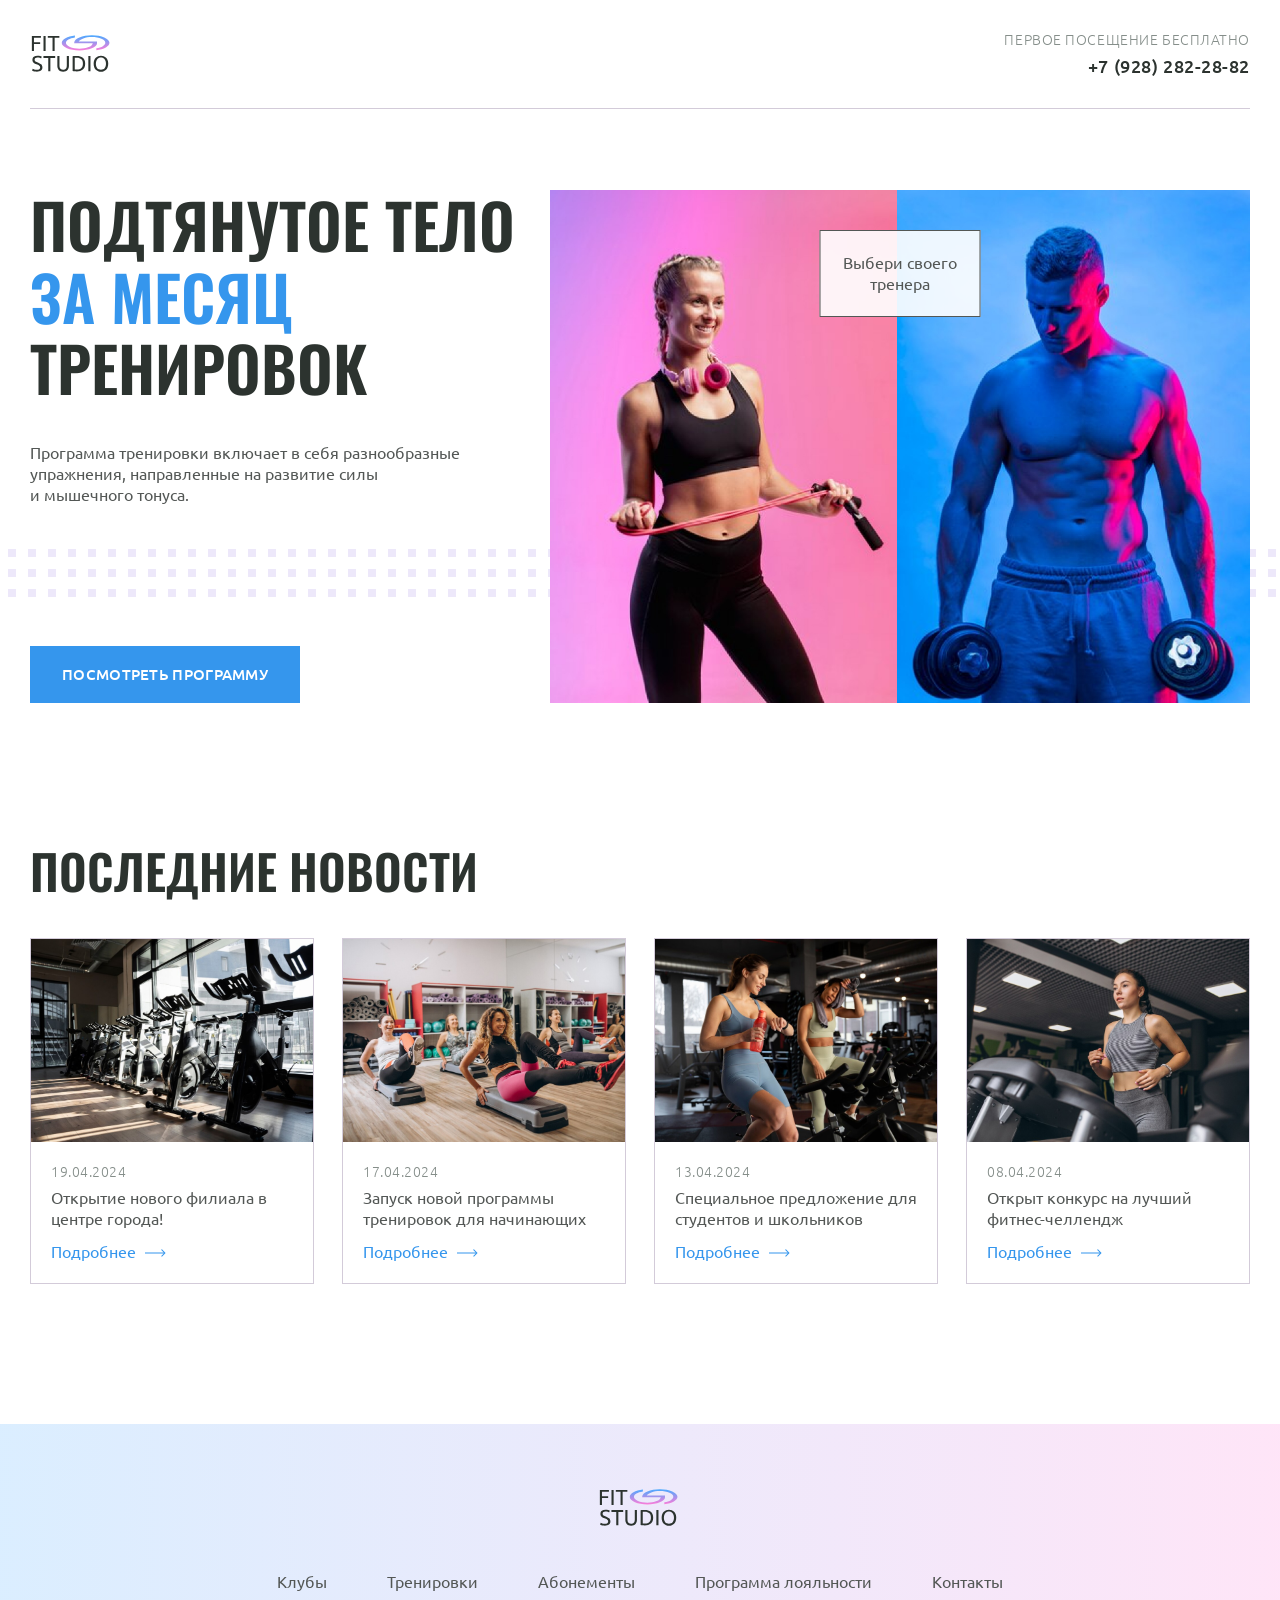
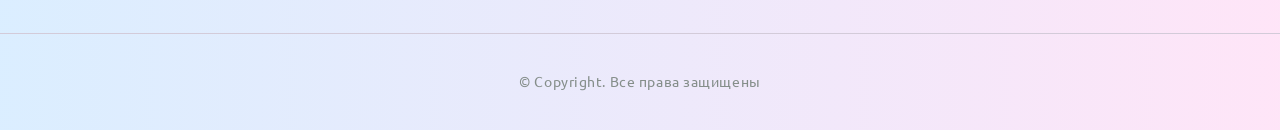
==== homework10/index.html @ f922a235 "Add files via upload" ====
<!DOCTYPE html>
<html lang="ru">
	<head>
		<meta charset="UTF-8" />
		<meta name="viewport" content="width=device-width, initial-scale=1.0" />
		<title>Fit Studio - Главная</title>
		<link rel="stylesheet" href="./css/normalize.css" />
		<link rel="stylesheet" href="./css/fonts.css" />
		<link rel="stylesheet" href="./css/globals.css" />
		<link rel="stylesheet" href="./css/header.css" />
		<link rel="stylesheet" href="./css/index.css" />
		<link rel="stylesheet" href="./css/footer.css" />
		<link
			rel="icon"
			type="image/svg+xml"
			sizes="128x128"
			href="./images/favicon-icon.svg"
		/>
	</head>
	<body>
		<header class="header">
			<div class="container">
				<div class="header-inner">
					<a href="/">
						<img
							src="./images/logo-icon.svg"
							width="84"
							height="45"
							alt="Логотип Fit Studio"
						/>
					</a>
					<div class="phone text-sub">
						<p>Первое посещение бесплатно</p>
						<a href="tel:+79282822882">+7 (928) 282-28-82</a>
					</div>
				</div>
			</div>
		</header>
		<section class="hero section">
			<div class="container hero-container">
				<div class="hero-info">
					<h1>Подтянутое тело <strong>за месяц</strong> тренировок</h1>
					<p class="text">
						Программа тренировки включает в себя разнообразные упражнения,
						направленные на развитие силы и мышечного тонуса.
					</p>
					<a class="button" href="#"> Посмотреть программу </a>
				</div>
				<div class="hero-images">
					<p class="hero-choose text">Выбери своего тренера</p>
					<img
						src="./images/sporty-woman-img.jpg"
						width="347"
						height="513"
						alt="Спортивная девушка держит в руках скакалку"
					/>
					<img
						src="./images/sporty-man-img.jpg"
						width="353"
						height="513"
						alt="Спортивный мужчина держит в руках гантели"
					/>
				</div>
			</div>
		</section>
		<section class="news section">
			<div class="container">
				<h2 class="title-large">Последние новости</h2>
				<div class="news-container">
					<article class="news-article">
						<header>
							<img
								src="./images/news/news-1-img.jpg"
								width="284"
								height="203"
								alt="Велотренажеры в спортивном зале"
							/>
							<div class="news-info">
								<time class="news-date text-sub" datetime="2024-04-19">
									19.04.2024
								</time>
								<h3 class="text">Открытие нового филиала в центре города!</h3>
							</div>
						</header>
						<footer>
							<a class="news-link" href="article.html">Подробнее</a>
						</footer>
					</article>
					<article class="news-article">
						<header>
							<img
								src="./images/news/news-2-img.jpg"
								width="284"
								height="203"
								alt="Группа женщин занимается спортом"
							/>
							<div class="news-info">
								<time class="news-date text-sub" datetime="2024-04-17">
									17.04.2024
								</time>
								<h3 class="text">
									Запуск новой программы тренировок для начинающих
								</h3>
							</div>
						</header>
						<footer>
							<a class="news-link" href="article.html">Подробнее</a>
						</footer>
					</article>
					<article class="news-article">
						<header>
							<img
								src="./images/news/news-3-img.jpg"
								width="284"
								height="203"
								alt="Две девушки занимаются на велотренажерах"
							/>
							<div class="news-info">
								<time class="news-date text-sub" datetime="2024-04-13">
									13.04.2024
								</time>
								<h3 class="text">
									Специальное предложение для студентов и школьников
								</h3>
							</div>
						</header>
						<footer>
							<a class="news-link" href="article.html">Подробнее</a>
						</footer>
					</article>
					<article class="news-article">
						<header>
							<img
								src="./images/news/news-4-img.jpg"
								width="284"
								height="203"
								alt="Девушка на беговой дорожке"
							/>
							<div class="news-info">
								<time class="news-date text-sub" datetime="2024-04-08">
									08.04.2024
								</time>
								<h3 class="text">Открыт конкурс на лучший фитнес-челлендж</h3>
							</div>
						</header>
						<footer>
							<a class="news-link" href="article.html">Подробнее</a>
						</footer>
					</article>
				</div>
			</div>
		</section>
		<footer class="footer">
			<div class="footer-top">
				<div class="container">
					<a class="footer-logo" href="/">
						<img
							src="./images/logo-icon.svg"
							width="84"
							height="45"
							alt="Логотип Fit Studio"
						/>
					</a>
					<nav class="menu">
						<ul>
							<li><a href="#">Клубы</a></li>
							<li><a href="#">Тренировки</a></li>
							<li><a href="#">Абонементы</a></li>
							<li><a href="#">Программа лояльности</a></li>
							<li><a href="#">Контакты</a></li>
						</ul>
					</nav>
				</div>
			</div>
			<div class="container">
				<p class="copyright">&copy; Copyright. Все права защищены</p>
			</div>
		</footer>
	</body>
</html>
---- homework10/css/fonts.css ----
@font-face {
  font-family: "Ubuntu";
  src: local("Ubuntu"), url("../fonts/UbuntuLight.woff2") format("woff2");
  font-weight: 300;
  font-style: normal;
  font-display: swap;
}

@font-face {
  font-family: "Ubuntu";
  src: local("Ubuntu"), url("../fonts/UbuntuRegular.woff2") format("woff2");
  font-weight: 400;
  font-style: normal;
  font-display: swap;
}

@font-face {
  font-family: "Ubuntu";
  src: local("Ubuntu"), url("../fonts/UbuntuMedium.woff2") format("woff2");
  font-weight: 500;
  font-style: normal;
  font-display: swap;
}

@font-face {
  font-family: "Oswald";
  src: local("Oswald"), url("../fonts/OswaldMedium.woff2") format("woff2");
  font-weight: 500;
  font-style: normal;
  font-display: swap;
}

@font-face {
  font-family: "Oswald";
  src: local("Oswald"), url("../fonts/OswaldSemiBold.woff2") format("woff2");
  font-weight: 600;
  font-style: normal;
  font-display: swap;
}
---- homework10/css/globals.css ----
html {
  font-family: Ubuntu, sans-serif;
  font-weight: 400;
}

*,
*::before,
*::after {
  box-sizing: border-box;
}

body {
  display: flex;
  flex-direction: column;
  min-height: 100vh;
}

h1,
h2,
h3,
h4,
h5,
h6,
p {
  margin: 0;
}

a {
  text-decoration: none;
}

.container {
  max-width: 1250px;
  margin: 0 auto;
  padding: 0 15px;
}

.text {
  font-weight: 400;
  font-size: 16px;
  line-height: 130%;
  color: #535755;
}

.button {
  display: inline-block;
  padding: 19px 32px;
  font-weight: 500;
  font-size: 15px;
  line-height: 130%;
  letter-spacing: 0.02em;
  text-transform: uppercase;
  text-align: center;
  color: #fff;
  background-color: #3596ed;
  transition: opacity 0.2s;
}

.button:hover {
  opacity: 0.85;
}

.section {
  margin-bottom: 140px;
}

.title-large {
  max-width: 596px;
  margin-bottom: 40px;
  font-family: Oswald, sans-serif;
  font-weight: 600;
  font-size: 48px;
  line-height: 115%;
  text-transform: uppercase;
  color: #2c332f;
}

.text-sub {
  font-weight: 300;
  font-size: 14px;
  letter-spacing: 0.04em;
  text-transform: uppercase;
  color: #858e8a;
}
---- homework10/css/header.css ----
.header-inner {
  display: flex;
  justify-content: space-between;
  align-items: center;
  gap: 10px;
  padding-top: 30px;
  padding-bottom: 30px;
  border-bottom: 1px solid #d3cbd9;
}

.phone {
  text-align: right;
}

.phone p {
  margin-bottom: 8px;
}

.phone a {
  font-weight: 500;
  font-size: 18px;
  color: #2c332f;
  transition: color 0.2s;
}

.phone a:hover {
  color: #3596ed;
}
---- homework10/css/index.css ----
.hero {
  position: relative;
  padding-top: 80px;
}

.hero::after {
  content: "";
  position: absolute;
  bottom: 106px;
  z-index: -1;
  width: 100%;
  height: 48px;
  background: url("../images/decor-large-icon.svg") repeat-x;
}

.hero-container {
  display: flex;
  align-items: center;
  gap: 28px;
}

.hero h1 {
  margin-bottom: 40px;
  font-family: Oswald, sans-serif;
  font-weight: 600;
  font-size: 62px;
  line-height: 115%;
  text-transform: uppercase;
  color: #2c332f;
}

.hero h1 strong {
  font-weight: 600;
  color: #3596ed;
}

.hero-info .text {
  max-width: 440px;
  margin-bottom: 140px;
}

.hero-images {
  position: relative;
  display: flex;
}

.hero-choose {
  position: absolute;
  top: 40px;
  left: 50%;
  transform: translateX(-50%);
  max-width: 161px;
  padding: 22px;
  background: rgb(255 255 255 / 0.9);
  border: 1px solid #535755;
  text-align: center;
}

.news-container {
  display: flex;
  gap: 28px;
}

.news-article {
  display: flex;
  flex-direction: column;
  max-width: 284px;
  background-color: #fff;
  border: 1px solid #d3cbd9;
  overflow: hidden;
}

.news-article img {
  display: block;
}

.news-info {
  padding: 20px 20px 0;
  margin-bottom: 12px;
}

.news-date {
  display: inline-block;
  margin-bottom: 8px;
}

.news-article footer {
  padding: 0 20px 20px;
  margin-top: auto;
}

.news-link {
  display: inline-flex;
  align-items: center;
  gap: 8px;
  font-weight: 400;
  font-size: 16px;
  line-height: 130%;
  color: #3596ed;
}

.news-link::after {
  content: "";
  display: inline-block;
  width: 22px;
  height: 9px;
  background-image: url("../images/arrow-right-icon.svg");
  transition: transform 0.2s;
}

.news-link:hover::after {
  transform: translateX(5px);
}
---- homework10/css/footer.css ----
.footer {
  padding: 60px 0 40px;
  margin-top: auto;
  background-image: linear-gradient(
    90deg,
    rgba(73, 169, 255, 0.2) 0%,
    rgba(252, 124, 217, 0.2) 100%
  );
  text-align: center;
}

.footer-top {
  padding-bottom: 40px;
  margin-bottom: 40px;
  border-bottom: 1px solid #d3cbd9;
}

.footer-logo {
  display: inline-block;
  margin-bottom: 40px;
}

.menu ul {
  display: flex;
  justify-content: center;
  align-items: center;
  gap: 60px;
  list-style: none;
  margin: 0;
  padding: 0;
}

.menu a {
  font-weight: 400;
  font-size: 16px;
  line-height: 130%;
  color: #535755;
  transition: color 0.2s;
}

.menu a:hover {
  color: #3596ed;
}

.copyright {
  font-weight: 400;
  font-size: 14px;
  letter-spacing: 0.04em;
  color: #858e8a;
}
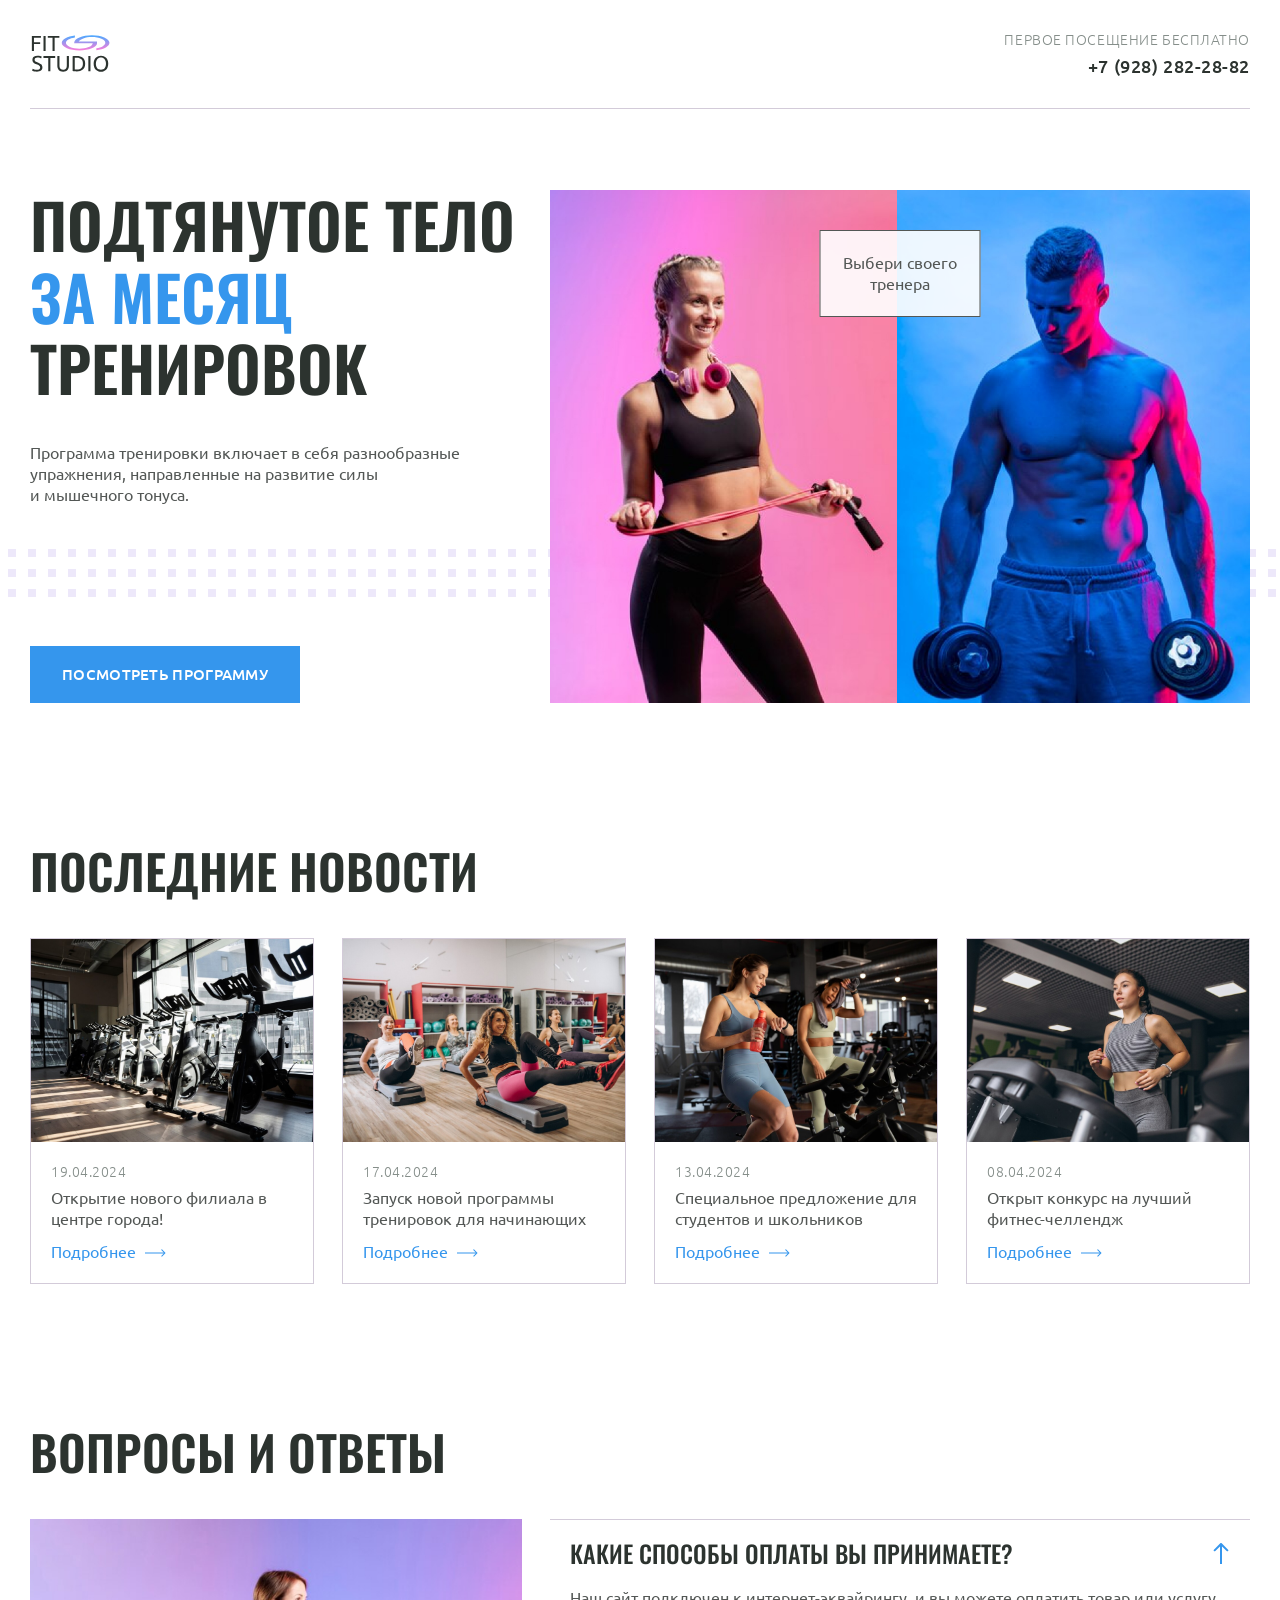
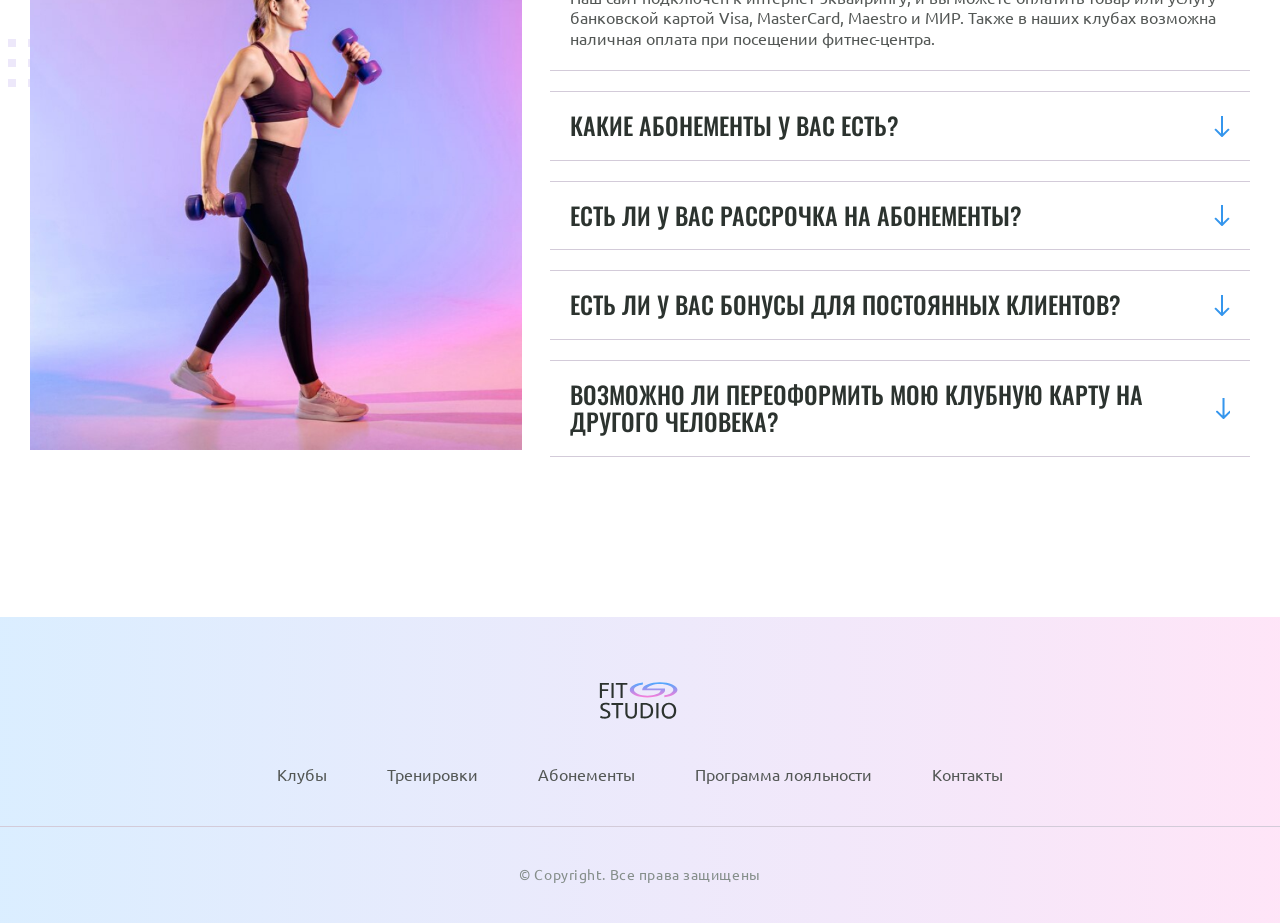
==== commit 860698c3: "Add files via upload" ====
--- a/homework10/index.html
+++ b/homework10/index.html
@@ -44,7 +44,7 @@
 						Программа тренировки включает в себя разнообразные упражнения,
 						направленные на развитие силы и мышечного тонуса.
 					</p>
-					<a class="button" href="#"> Посмотреть программу </a>
+					<a class="button" href="#">Посмотреть программу</a>
 				</div>
 				<div class="hero-images">
 					<p class="hero-choose text">Выбери своего тренера</p>
@@ -147,6 +147,76 @@
 							<a class="news-link" href="article.html">Подробнее</a>
 						</footer>
 					</article>
+				</div>
+			</div>
+		</section>
+		<section class="faq section">
+			<div class="container">
+				<h2 class="title-large">Вопросы и ответы</h2>
+				<div class="faq-container">
+					<img
+						src="./images/sporty-woman-2-img.jpg"
+						width="492"
+						height="531"
+						alt="Спортивная девушка с гантелями"
+					/>
+					<div>
+						<details name="faq" open>
+							<summary class="title-medium">
+								Какие способы оплаты вы принимаете?
+							</summary>
+							<p class="text">
+								Наш сайт подключен к интернет-эквайрингу, и вы можете оплатить
+								товар или услугу банковской картой Visa, MasterCard, Maestro и
+								МИР. Также в наших клубах возможна наличная оплата при посещении
+								фитнес-центра.
+							</p>
+						</details>
+						<details name="faq">
+							<summary class="title-medium">
+								Какие абонементы у вас есть?
+							</summary>
+							<p class="text">
+								Наш сайт подключен к интернет-эквайрингу, и вы можете оплатить
+								товар или услугу банковской картой Visa, MasterCard, Maestro и
+								МИР. Также в наших клубах возможна наличная оплата при посещении
+								фитнес-центра.
+							</p>
+						</details>
+						<details name="faq">
+							<summary class="title-medium">
+								Есть ли у вас рассрочка на абонементы?
+							</summary>
+							<p class="text">
+								Наш сайт подключен к интернет-эквайрингу, и вы можете оплатить
+								товар или услугу банковской картой Visa, MasterCard, Maestro и
+								МИР. Также в наших клубах возможна наличная оплата при посещении
+								фитнес-центра.
+							</p>
+						</details>
+						<details name="faq">
+							<summary class="title-medium">
+								Есть ли у вас бонусы для постоянных клиентов?
+							</summary>
+							<p class="text">
+								Наш сайт подключен к интернет-эквайрингу, и вы можете оплатить
+								товар или услугу банковской картой Visa, MasterCard, Maestro и
+								МИР. Также в наших клубах возможна наличная оплата при посещении
+								фитнес-центра.
+							</p>
+						</details>
+						<details name="faq">
+							<summary class="title-medium">
+								Возможно ли переоформить мою клубную карту на другого человека?
+							</summary>
+							<p class="text">
+								Наш сайт подключен к интернет-эквайрингу, и вы можете оплатить
+								товар или услугу банковской картой Visa, MasterCard, Maestro и
+								МИР. Также в наших клубах возможна наличная оплата при
+								посещенииß фитнес-центра.
+							</p>
+						</details>
+					</div>
 				</div>
 			</div>
 		</section>
--- a/homework10/css/globals.css
+++ b/homework10/css/globals.css
@@ -29,6 +29,11 @@
   text-decoration: none;
 }
 
+a,
+button {
+  outline: none;
+}
+
 .container {
   max-width: 1250px;
   margin: 0 auto;
@@ -53,11 +58,20 @@
   text-align: center;
   color: #fff;
   background-color: #3596ed;
-  transition: opacity 0.2s;
+  transition: opacity 0.2s, background-color 0.2s;
 }
 
 .button:hover {
   opacity: 0.85;
+}
+
+.button:not(:disabled):active {
+  background-color: #2d82cd;
+}
+
+button.button:disabled {
+  opacity: 0.65;
+  cursor: default;
 }
 
 .section {
@@ -75,6 +89,15 @@
   color: #2c332f;
 }
 
+.title-medium {
+  font-family: Oswald, sans-serif;
+  font-weight: 500;
+  font-size: 24px;
+  line-height: 115%;
+  text-transform: uppercase;
+  color: #2c332f;
+}
+
 .text-sub {
   font-weight: 300;
   font-size: 14px;
@@ -82,3 +105,10 @@
   text-transform: uppercase;
   color: #858e8a;
 }
+
+a:focus-visible,
+button:focus-visible,
+summary:focus-visible {
+  outline: 2px solid #3596ed;
+  outline-offset: 1px;
+}
--- a/homework10/css/index.css
+++ b/homework10/css/index.css
@@ -111,3 +111,73 @@
 .news-link:hover::after {
   transform: translateX(5px);
 }
+
+.faq {
+  position: relative;
+}
+
+.faq::before {
+  content: "";
+  position: absolute;
+  top: 215px;
+  z-index: -1;
+  width: calc(50% - 250px);
+  height: 48px;
+  background: url("../images/decor-large-icon.svg") repeat-x;
+}
+
+.faq-container {
+  display: flex;
+  gap: 28px;
+}
+
+details::details-content {
+  background: rgb(255, 233, 233);
+  block-size: 0;
+
+  transition: block-size 1s;
+}
+
+details[open]::details-content {
+  block-size: auto;
+}
+
+details {
+  margin-bottom: 20px;
+  border-block: 1px solid #d3cbd9;
+
+  overflow: hidden;
+}
+
+details[open] summary::after {
+  transform: rotate(180deg);
+}
+
+summary {
+  display: flex;
+  align-items: center;
+  justify-content: space-between;
+  gap: 10px;
+  list-style: none;
+  padding: 20px;
+  cursor: pointer;
+}
+
+summary::after {
+  content: "";
+  display: inline-block;
+  width: 17px;
+  height: 22px;
+  background: url("../images/arrow-down-icon.svg") no-repeat center / cover;
+}
+
+summary::-webkit-details-marker {
+  display: none;
+}
+
+details > p {
+  padding: 0 20px 20px;
+}
+
+
+
